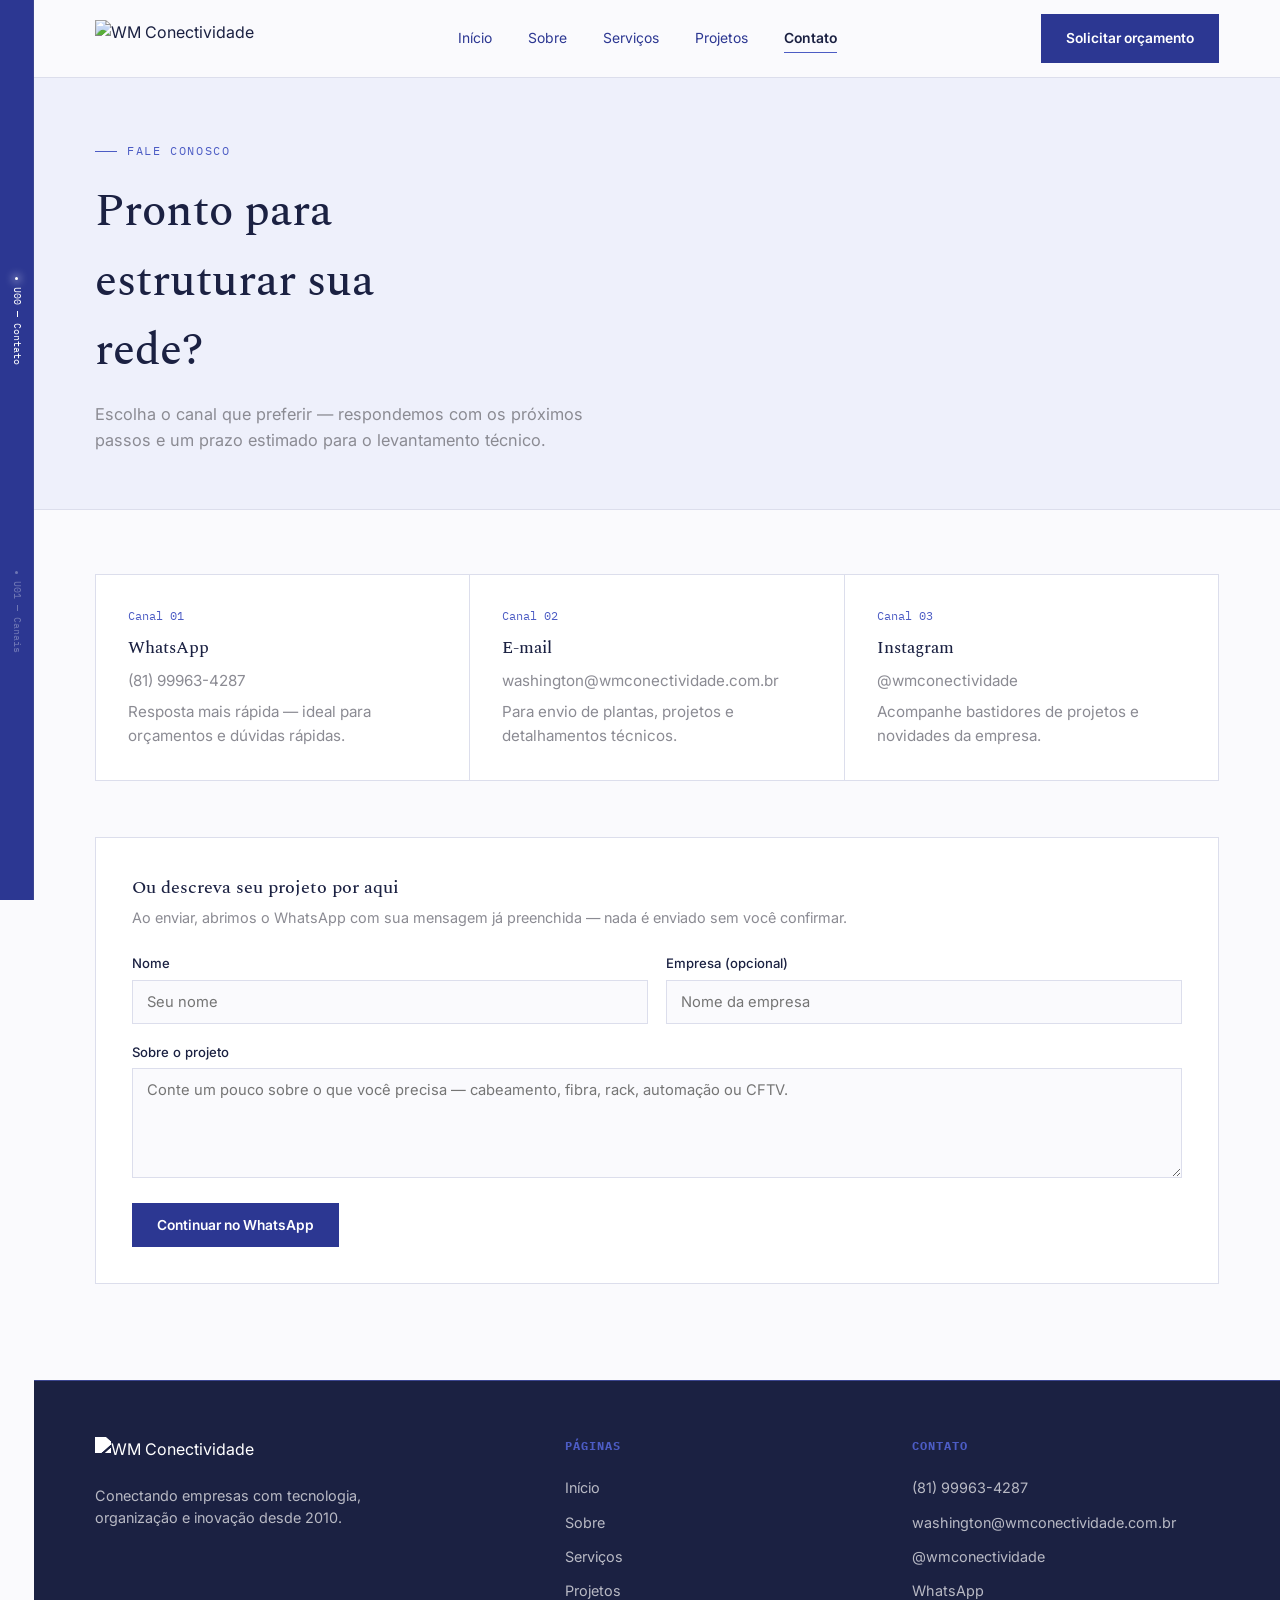
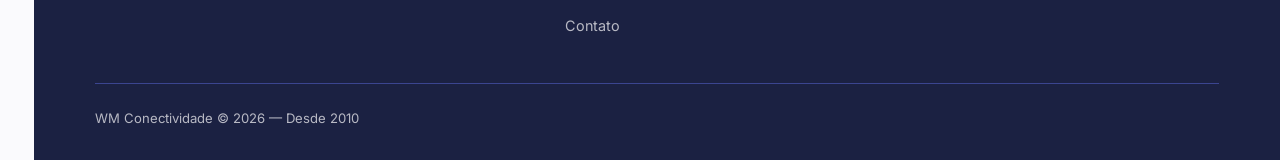
==== contato.html @ 31527cb2 "Add files via upload" ====
<!DOCTYPE html>
<html lang="pt-BR">
<head>
<meta charset="UTF-8">
<meta name="viewport" content="width=device-width, initial-scale=1.0">
<title>Contato | WM Conectividade</title>
<meta name="description" content="Fale com a WM Conectividade: WhatsApp, e-mail e telefone para solicitar orçamento de infraestrutura de redes.">
<link rel="preconnect" href="https://fonts.googleapis.com">
<link rel="preconnect" href="https://fonts.gstatic.com" crossorigin>
<link rel="stylesheet" href="style.css">
</head>
<body>

<div id="rack-rail" aria-hidden="true">
  <div class="rail-track" id="rail-track"></div>
</div>

<header>
  <div class="nav-inner">
    <a href="index.html" class="logo">
      <img src="assets/wm-logo.png" alt="WM Conectividade">
    </a>
    <nav class="links">
      <a href="index.html">Início</a>
      <a href="sobre.html">Sobre</a>
      <a href="servicos.html">Serviços</a>
      <a href="projetos.html">Projetos</a>
      <a href="contato.html" class="active">Contato</a>
    </nav>
    <div style="display:flex;align-items:center;gap:14px;">
      <a href="https://wa.me/5581999634287" class="btn btn-brand" style="display:inline-flex">Solicitar orçamento</a>
      <button class="menu-toggle" id="menu-toggle" aria-label="Abrir menu">
        <span></span><span></span><span></span>
      </button>
    </div>
  </div>
  <div id="mobile-menu">
    <a href="index.html">Início</a>
    <a href="sobre.html">Sobre</a>
    <a href="servicos.html">Serviços</a>
    <a href="projetos.html">Projetos</a>
    <a href="contato.html" class="active">Contato</a>
  </div>
</header>

<main>

  <div class="page-head" data-rack-section data-u="U00" id="topo" data-label="Contato">
    <div class="wrap">
      <div class="eyebrow">Fale conosco</div>
      <h1>Pronto para estruturar sua rede?</h1>
      <p>Escolha o canal que preferir — respondemos com os próximos passos e um prazo estimado para o levantamento técnico.</p>
    </div>
  </div>

  <section id="canais" style="padding-top:64px;" data-rack-section data-u="U01" data-label="Canais">
    <div class="wrap">
      <div class="contact-grid">
        <div class="contact-card">
          <div class="u-tag">Canal 01</div>
          <h3>WhatsApp</h3>
          <a href="https://wa.me/5581999634287">(81) 99963-4287</a>
          <p>Resposta mais rápida — ideal para orçamentos e dúvidas rápidas.</p>
        </div>
        <div class="contact-card">
          <div class="u-tag">Canal 02</div>
          <h3>E-mail</h3>
          <a href="mailto:washington@wmconectividade.com.br">washington@wmconectividade.com.br</a>
          <p>Para envio de plantas, projetos e detalhamentos técnicos.</p>
        </div>
        <div class="contact-card">
          <div class="u-tag">Canal 03</div>
          <h3>Instagram</h3>
          <a href="https://instagram.com/wmconectividade">@wmconectividade</a>
          <p>Acompanhe bastidores de projetos e novidades da empresa.</p>
        </div>
      </div>

      <form class="form-block" id="contact-form">
        <h3>Ou descreva seu projeto por aqui</h3>
        <p class="hint">Ao enviar, abrimos o WhatsApp com sua mensagem já preenchida — nada é enviado sem você confirmar.</p>
        <div class="form-row two">
          <div>
            <label for="f-name">Nome</label>
            <input id="f-name" type="text" name="nome" placeholder="Seu nome" required>
          </div>
          <div>
            <label for="f-company">Empresa (opcional)</label>
            <input id="f-company" type="text" name="empresa" placeholder="Nome da empresa">
          </div>
        </div>
        <div class="form-row">
          <div>
            <label for="f-message">Sobre o projeto</label>
            <textarea id="f-message" name="mensagem" placeholder="Conte um pouco sobre o que você precisa — cabeamento, fibra, rack, automação ou CFTV."></textarea>
          </div>
        </div>
        <button type="submit" class="btn btn-brand">Continuar no WhatsApp</button>
      </form>
    </div>
  </section>

</main>

<footer>
  <div class="wrap">
    <div class="footer-grid">
      <div>
        <div class="footer-logo">
          <img src="assets/wm-logo.png" alt="WM Conectividade">
        </div>
        <p style="max-width:34ch;font-size:0.9rem;">Conectando empresas com tecnologia, organização e inovação desde 2010.</p>
      </div>
      <div>
        <h4>Páginas</h4>
        <ul>
          <li><a href="index.html">Início</a></li>
          <li><a href="sobre.html">Sobre</a></li>
          <li><a href="servicos.html">Serviços</a></li>
          <li><a href="projetos.html">Projetos</a></li>
          <li><a href="contato.html">Contato</a></li>
        </ul>
      </div>
      <div>
        <h4>Contato</h4>
        <ul>
          <li><a href="tel:+5581999634287">(81) 99963-4287</a></li>
          <li><a href="mailto:washington@wmconectividade.com.br">washington@wmconectividade.com.br</a></li>
          <li><a href="https://instagram.com/wmconectividade">@wmconectividade</a></li>
          <li><a href="https://wa.me/5581999634287">WhatsApp</a></li>
        </ul>
      </div>
    </div>
    <div class="foot-bottom">
      <div>WM Conectividade © 2026 — Desde 2010</div>
    </div>
  </div>
</footer>

<script src="script.js"></script>
</body>
</html>
---- style.css ----
@import url('https://fonts.googleapis.com/css2?family=Spectral:wght@300;400;500;600;700&family=Spectral:ital,wght@1,400&family=Inter:wght@400;500;600;700&family=IBM+Plex+Mono:wght@400;500&display=swap');

:root{
  /* Palette derived from the real WM Conectividade logomarca (indigo-blue + steel gray) */
  --brand:#2C3792;         /* logo blue */
  --brand-light:#4C5CC4;   /* lighter, vivid tint of the logo blue — primary accent */
  --brand-pale:#EEF0FB;    /* very light blue-tinted background */
  --brand-pale-2:#E2E5F7;
  --ink:#1B2142;           /* deep text, derived from brand, not pure black */
  --gray:#8B8B93;          /* logo gray */
  --gray-soft:#B8B9C4;
  --line:#DCDEEC;
  --line-dark:#3B4590;
  --paper:#FFFFFF;
  --paper-2:#FAFAFD;

  --f-display:'Spectral', Georgia, serif;
  --f-body:'Inter', -apple-system, sans-serif;
  --f-mono:'IBM Plex Mono', monospace;

  --rail-w:34px;
  --maxw:1180px;
}

*{margin:0;padding:0;box-sizing:border-box;}
html{scroll-behavior:smooth;}
@media (prefers-reduced-motion: reduce){
  html{scroll-behavior:auto;}
  *{animation-duration:0.001ms !important; transition-duration:0.001ms !important;}
}

body{
  font-family:var(--f-body);
  background:var(--paper-2);
  color:var(--ink);
  line-height:1.55;
  -webkit-font-smoothing:antialiased;
}

@media (min-width:1000px){
  body{ padding-left:var(--rail-w); }
}

a{color:inherit;text-decoration:none;}
img,svg{display:block;max-width:100%;}
ul{list-style:none;}
.wrap{max-width:var(--maxw);margin:0 auto;padding:0 28px;}

.eyebrow{
  font-family:var(--f-mono);
  font-size:0.72rem;
  letter-spacing:0.14em;
  text-transform:uppercase;
  color:var(--brand-light);
  display:flex;
  align-items:center;
  gap:10px;
  margin-bottom:18px;
}
.eyebrow::before{
  content:"";
  width:22px;height:1px;
  background:var(--brand-light);
  display:inline-block;
}

h1,h2,h3,.serif{font-family:var(--f-display);}

/* ---------- Rack rail (signature element) ---------- */
#rack-rail{
  position:fixed;
  left:0;top:0;bottom:0;
  width:var(--rail-w);
  background:var(--brand);
  display:none;
  flex-direction:column;
  align-items:center;
  padding:0;
  z-index:200;
  border-right:1px solid var(--line-dark);
}
@media (min-width:1000px){ #rack-rail{ display:flex; } }
#rack-rail .rail-track{
  position:relative;
  flex:1;
  width:100%;
  display:flex;
  flex-direction:column;
  justify-content:space-evenly;
  align-items:center;
  padding:70px 0 40px;
}
#rack-rail .tick{
  font-family:var(--f-mono);
  font-size:0.6rem;
  color:rgba(255,255,255,0.45);
  writing-mode:vertical-rl;
  display:flex;
  align-items:center;
  gap:7px;
  opacity:0.7;
  transition:opacity .35s ease, color .35s ease;
}
#rack-rail .tick::before{
  content:"";
  width:3px;height:3px;
  border-radius:50%;
  background:rgba(255,255,255,0.45);
  transition:background .35s ease, box-shadow .35s ease;
}
#rack-rail .tick.active{
  opacity:1;
  color:#fff;
}
#rack-rail .tick.active::before{
  background:#fff;
  box-shadow:0 0 8px 2px rgba(255,255,255,0.55);
}

/* ---------- Header ---------- */
header{
  position:sticky;top:0;z-index:100;
  background:rgba(250,250,253,0.9);
  backdrop-filter:blur(10px);
  border-bottom:1px solid var(--line);
}
.nav-inner{
  display:flex;align-items:center;justify-content:space-between;
  padding:14px 28px;
  max-width:var(--maxw);margin:0 auto;
}
.logo{display:flex;align-items:center;gap:12px;}
.logo img{height:38px;width:auto;}
.logo-word{
  font-family:var(--f-display);
  font-size:1.18rem;
  font-weight:500;
  color:var(--ink);
  letter-spacing:0.01em;
}
.logo-word b{font-weight:600;color:var(--brand);}

nav.links{display:none;gap:36px;align-items:center;}
@media (min-width:860px){ nav.links{display:flex;} }
nav.links a{
  font-size:0.87rem;
  color:var(--brand);
  position:relative;
  padding:4px 0;
}
nav.links a::after{
  content:"";
  position:absolute;left:0;right:0;bottom:0;
  height:1px;background:var(--brand-light);
  transform:scaleX(0);transform-origin:left;
  transition:transform .3s ease;
}
nav.links a:hover::after, nav.links a.active::after{transform:scaleX(1);}
nav.links a.active{color:var(--ink);font-weight:600;}

.btn{
  display:inline-flex;align-items:center;gap:10px;
  font-family:var(--f-body);
  font-size:0.86rem;font-weight:600;
  padding:13px 24px;
  border:1px solid transparent;
  cursor:pointer;
  white-space:nowrap;
}
.btn-brand{
  background:var(--brand);
  color:#fff;
  transition:background .25s ease, transform .25s ease;
}
.btn-brand:hover{background:var(--brand-light);transform:translateY(-1px);}
.btn-ghost{
  border-color:var(--brand);
  color:var(--brand);
  background:transparent;
  transition:background .25s ease,color .25s ease;
}
.btn-ghost:hover{background:var(--brand);color:#fff;}
.btn-ghost-light{
  border-color:rgba(255,255,255,0.4);
  color:#fff;
  transition:border-color .25s ease, background .25s ease;
}
.btn-ghost-light:hover{background:rgba(255,255,255,0.12);border-color:#fff;}

.menu-toggle{
  display:flex;background:none;border:none;cursor:pointer;
  flex-direction:column;gap:5px;padding:6px;
}
@media (min-width:860px){ .menu-toggle{display:none;} }
.menu-toggle span{width:22px;height:1.5px;background:var(--brand);}
#mobile-menu{
  display:none;
  flex-direction:column;
  background:var(--paper-2);
  border-bottom:1px solid var(--line);
  padding:8px 28px 22px;
}
#mobile-menu.open{display:flex;}
#mobile-menu a{padding:12px 0;border-bottom:1px solid var(--line);font-size:0.95rem;color:var(--brand);}
#mobile-menu a.active{font-weight:600;color:var(--ink);}

/* ---------- Page header (non-home pages) ---------- */
.page-head{
  padding:64px 0 56px;
  background:var(--brand-pale);
  border-bottom:1px solid var(--line);
}
.page-head h1{
  font-size:clamp(2rem,4vw,2.8rem);
  font-weight:500;color:var(--ink);
  max-width:16ch;
}
.page-head p{color:var(--gray);margin-top:16px;max-width:50ch;font-size:1.02rem;}

/* ---------- Hero (home) ---------- */
.hero{padding:76px 0 90px;position:relative;overflow:hidden;}
.hero-grid{
  display:grid;grid-template-columns:1fr;gap:56px;align-items:center;
}
@media (min-width:960px){ .hero-grid{grid-template-columns:1.05fr 0.95fr;gap:40px;} }

.hero h1{
  font-size:clamp(2.3rem, 4.6vw, 3.6rem);
  font-weight:500;
  line-height:1.12;
  color:var(--ink);
  letter-spacing:-0.01em;
  max-width:15ch;
}
.hero h1 em{font-style:italic;color:var(--brand);font-weight:400;}
.hero p.lead{
  margin-top:22px;
  font-size:1.05rem;
  color:var(--gray);
  max-width:46ch;
}
.hero-cta{display:flex;gap:16px;flex-wrap:wrap;margin-top:36px;}

.hero-art{
  position:relative;
  background:var(--brand);
  aspect-ratio:4/3.4;
  display:flex;align-items:center;justify-content:center;
  padding:26px;
}
.hero-art svg{width:100%;height:100%;}

.stat-strip{
  border-top:1px solid var(--line);
  border-bottom:1px solid var(--line);
  background:var(--paper);
}
.stat-strip .wrap{
  display:grid;grid-template-columns:repeat(3,1fr);
  padding:30px 28px;
}
.stat{text-align:left;border-left:1px solid var(--line);padding-left:22px;}
.stat:first-child{border-left:none;padding-left:0;}
.stat .num{
  font-family:var(--f-mono);
  font-size:1.9rem;color:var(--brand);
  letter-spacing:-0.02em;
}
.stat .label{font-size:0.8rem;color:var(--gray);margin-top:4px;}

/* ---------- Section heads ---------- */
section{padding:96px 0;}
.section-head{max-width:640px;margin-bottom:56px;}
.section-head h2{
  font-size:clamp(1.7rem,3vw,2.3rem);
  font-weight:500;color:var(--ink);
  margin-top:2px;
}
.section-head p{color:var(--gray);margin-top:16px;font-size:1rem;max-width:52ch;}

/* ---------- Services : rack-unit rows ---------- */
.rack-list{border-top:1px solid var(--line);}
.rack-row{
  display:grid;
  grid-template-columns:64px 1fr;
  gap:24px;
  padding:30px 0;
  border-bottom:1px solid var(--line);
  align-items:start;
  transition:background .25s ease;
}
@media (min-width:720px){
  .rack-row{grid-template-columns:64px 260px 1fr;}
}
.rack-row:hover{background:var(--brand-pale);}
.rack-row .u-tag{
  font-family:var(--f-mono);
  font-size:0.78rem;
  color:var(--brand-light);
  padding-top:4px;
}
.rack-row h3{
  font-size:1.15rem;font-weight:500;color:var(--ink);
}
.rack-row p{color:var(--gray);font-size:0.94rem;margin-top:8px;max-width:56ch;}
@media (min-width:720px){ .rack-row p{margin-top:0;} }

.rack-row.linkable{cursor:pointer;}
.rack-row .more{
  font-family:var(--f-mono);font-size:0.75rem;color:var(--brand-light);
  margin-top:10px;display:inline-block;
}

/* ---------- Diferenciais (brand-colored) ---------- */
.dark-section{
  background:var(--brand);
  color:#fff;
  position:relative;
}
.dark-section .section-head h2{color:#fff;}
.dark-section .section-head p{color:rgba(255,255,255,0.72);}
.dark-section .eyebrow, .dark-section .eyebrow::before{color:#fff;background:#fff;}
.dif-grid{
  display:grid;grid-template-columns:1fr;gap:48px;
}
@media (min-width:960px){ .dif-grid{grid-template-columns:1fr 1fr;align-items:center;} }
.dif-list li{
  display:flex;gap:16px;align-items:flex-start;
  padding:16px 0;
  border-bottom:1px solid var(--line-dark);
  font-size:0.98rem;
}
.dif-list li:first-child{padding-top:0;}
.dif-list .mark{
  flex:none;width:20px;height:20px;
  border:1px solid #fff;
  display:flex;align-items:center;justify-content:center;
  margin-top:2px;
}
.dif-list .mark svg{width:10px;height:10px;}
.dif-visual{
  background:rgba(255,255,255,0.06);
  border:1px solid var(--line-dark);
  padding:22px;
}

/* ---------- CTA ---------- */
.cta-section{
  background:linear-gradient(180deg, var(--brand) 0%, var(--ink) 150%);
  color:#fff;
  text-align:left;
}
.cta-section .wrap{
  display:grid;grid-template-columns:1fr;gap:36px;
  align-items:center;
}
@media (min-width:860px){ .cta-section .wrap{grid-template-columns:1.3fr 1fr;} }
.cta-section h2{font-size:clamp(1.8rem,3.4vw,2.5rem);font-weight:500;max-width:16ch;}
.cta-section p{color:rgba(255,255,255,0.75);margin-top:16px;max-width:44ch;}
.cta-buttons{display:flex;flex-direction:column;gap:14px;}
.cta-buttons .btn{justify-content:center;}
.contact-line{
  display:flex;gap:12px;align-items:center;
  font-family:var(--f-mono);font-size:0.85rem;
  color:rgba(255,255,255,0.75);
  flex-wrap:wrap;
}

/* ---------- Sobre / Diretor ---------- */
.sobre-grid{
  display:grid;grid-template-columns:1fr;gap:48px;align-items:start;
}
@media (min-width:900px){ .sobre-grid{grid-template-columns:1fr 1fr;} }
.timeline{border-top:1px solid var(--line);margin-top:8px;}
.timeline li{
  display:grid;grid-template-columns:80px 1fr;gap:20px;
  padding:22px 0;border-bottom:1px solid var(--line);
}
.timeline .year{font-family:var(--f-mono);color:var(--brand-light);font-size:0.85rem;padding-top:2px;}
.timeline h4{font-size:1.02rem;font-weight:500;color:var(--ink);}
.timeline p{color:var(--gray);font-size:0.92rem;margin-top:6px;}

.director-card{
  background:var(--paper);
  border:1px solid var(--line);
  padding:32px;
  display:flex;flex-direction:column;gap:20px;
  align-items:flex-start;
}
.director-photo{
  width:110px;height:110px;
  overflow:hidden;
  border:1px solid var(--line);
  flex:none;
}
.director-photo img{width:100%;height:100%;object-fit:cover;}
.director-card .name{font-family:var(--f-display);font-size:1.3rem;font-weight:500;color:var(--ink);}
.director-card .role{font-family:var(--f-mono);font-size:0.75rem;color:var(--brand-light);letter-spacing:0.06em;text-transform:uppercase;margin-top:2px;}
.director-card p{color:var(--gray);font-size:0.95rem;margin-top:6px;}
.director-header{display:flex;gap:20px;align-items:center;}

/* ---------- Values grid ---------- */
.values-grid{display:grid;grid-template-columns:1fr;gap:1px;background:var(--line);border:1px solid var(--line);}
@media (min-width:720px){ .values-grid{grid-template-columns:repeat(3,1fr);} }
.value-card{background:var(--paper);padding:32px;}
.value-card .u-tag{font-family:var(--f-mono);font-size:0.75rem;color:var(--brand-light);}
.value-card h3{font-size:1.05rem;font-weight:500;margin-top:10px;color:var(--ink);}
.value-card p{color:var(--gray);font-size:0.92rem;margin-top:8px;}

/* ---------- Projetos (illustrative categories, no stock photos) ---------- */
.project-grid{display:grid;grid-template-columns:1fr;gap:1px;background:var(--line);border:1px solid var(--line);}
@media (min-width:720px){ .project-grid{grid-template-columns:repeat(2,1fr);} }
.project-card{background:var(--paper);padding:0;overflow:hidden;}
.project-card .art{aspect-ratio:16/10;background:var(--brand-pale);}
.project-card .art svg{width:100%;height:100%;}
.project-card .body{padding:26px 28px 30px;}
.project-card .u-tag{font-family:var(--f-mono);font-size:0.72rem;color:var(--brand-light);}
.project-card h3{font-size:1.08rem;font-weight:500;margin-top:8px;color:var(--ink);}
.project-card p{color:var(--gray);font-size:0.92rem;margin-top:8px;}

.note-box{
  border:1px dashed var(--gray-soft);
  background:var(--brand-pale);
  padding:24px 28px;
  font-size:0.9rem;
  color:var(--gray);
  margin-top:48px;
}
.note-box strong{color:var(--ink);}

/* ---------- Contato page ---------- */
.contact-grid{display:grid;grid-template-columns:1fr;gap:1px;background:var(--line);border:1px solid var(--line);}
@media (min-width:760px){ .contact-grid{grid-template-columns:repeat(3,1fr);} }
.contact-card{background:var(--paper);padding:32px;}
.contact-card .u-tag{font-family:var(--f-mono);font-size:0.72rem;color:var(--brand-light);}
.contact-card h3{font-size:1.05rem;font-weight:500;margin-top:10px;color:var(--ink);}
.contact-card a, .contact-card p{color:var(--gray);font-size:0.95rem;margin-top:8px;display:block;}
.contact-card a:hover{color:var(--brand);}

.form-block{margin-top:56px;background:var(--paper);border:1px solid var(--line);padding:36px;}
.form-block h3{font-weight:500;font-size:1.1rem;margin-bottom:6px;}
.form-block p.hint{color:var(--gray);font-size:0.9rem;margin-bottom:24px;}
.form-row{display:grid;grid-template-columns:1fr;gap:18px;margin-bottom:18px;}
@media (min-width:640px){ .form-row.two{grid-template-columns:1fr 1fr;} }
.form-row label{display:block;font-size:0.82rem;color:var(--ink);margin-bottom:6px;font-weight:500;}
.form-row input, .form-row textarea{
  width:100%;padding:12px 14px;border:1px solid var(--line);background:var(--paper-2);
  font-family:var(--f-body);font-size:0.92rem;color:var(--ink);
}
.form-row input:focus, .form-row textarea:focus{outline:none;border-color:var(--brand-light);}
.form-row textarea{resize:vertical;min-height:110px;}

/* ---------- Footer ---------- */
footer{background:var(--ink);border-top:1px solid var(--line-dark);padding:56px 0 32px;color:var(--gray-soft);}
.footer-grid{
  display:grid;grid-template-columns:1fr;gap:40px;
  padding-bottom:40px;border-bottom:1px solid var(--line-dark);
}
@media (min-width:760px){ .footer-grid{grid-template-columns:1.4fr 1fr 1fr;} }
.footer-grid h4{
  font-family:var(--f-mono);font-size:0.75rem;letter-spacing:0.08em;
  text-transform:uppercase;color:var(--brand-light);margin-bottom:16px;
}
.footer-grid li{padding:6px 0;font-size:0.9rem;}
.footer-grid li a:hover{color:#fff;}
.footer-logo{display:flex;align-items:center;gap:12px;margin-bottom:16px;}
.footer-logo img{height:32px;filter:brightness(0) invert(1);}
.footer-logo .logo-word{color:#fff;}
.foot-bottom{
  display:flex;flex-wrap:wrap;justify-content:space-between;gap:12px;
  padding-top:24px;font-size:0.82rem;
}

::selection{background:var(--brand-light);color:#fff;}
a:focus-visible, button:focus-visible, input:focus-visible, textarea:focus-visible{
  outline:2px solid var(--brand-light);
  outline-offset:2px;
}
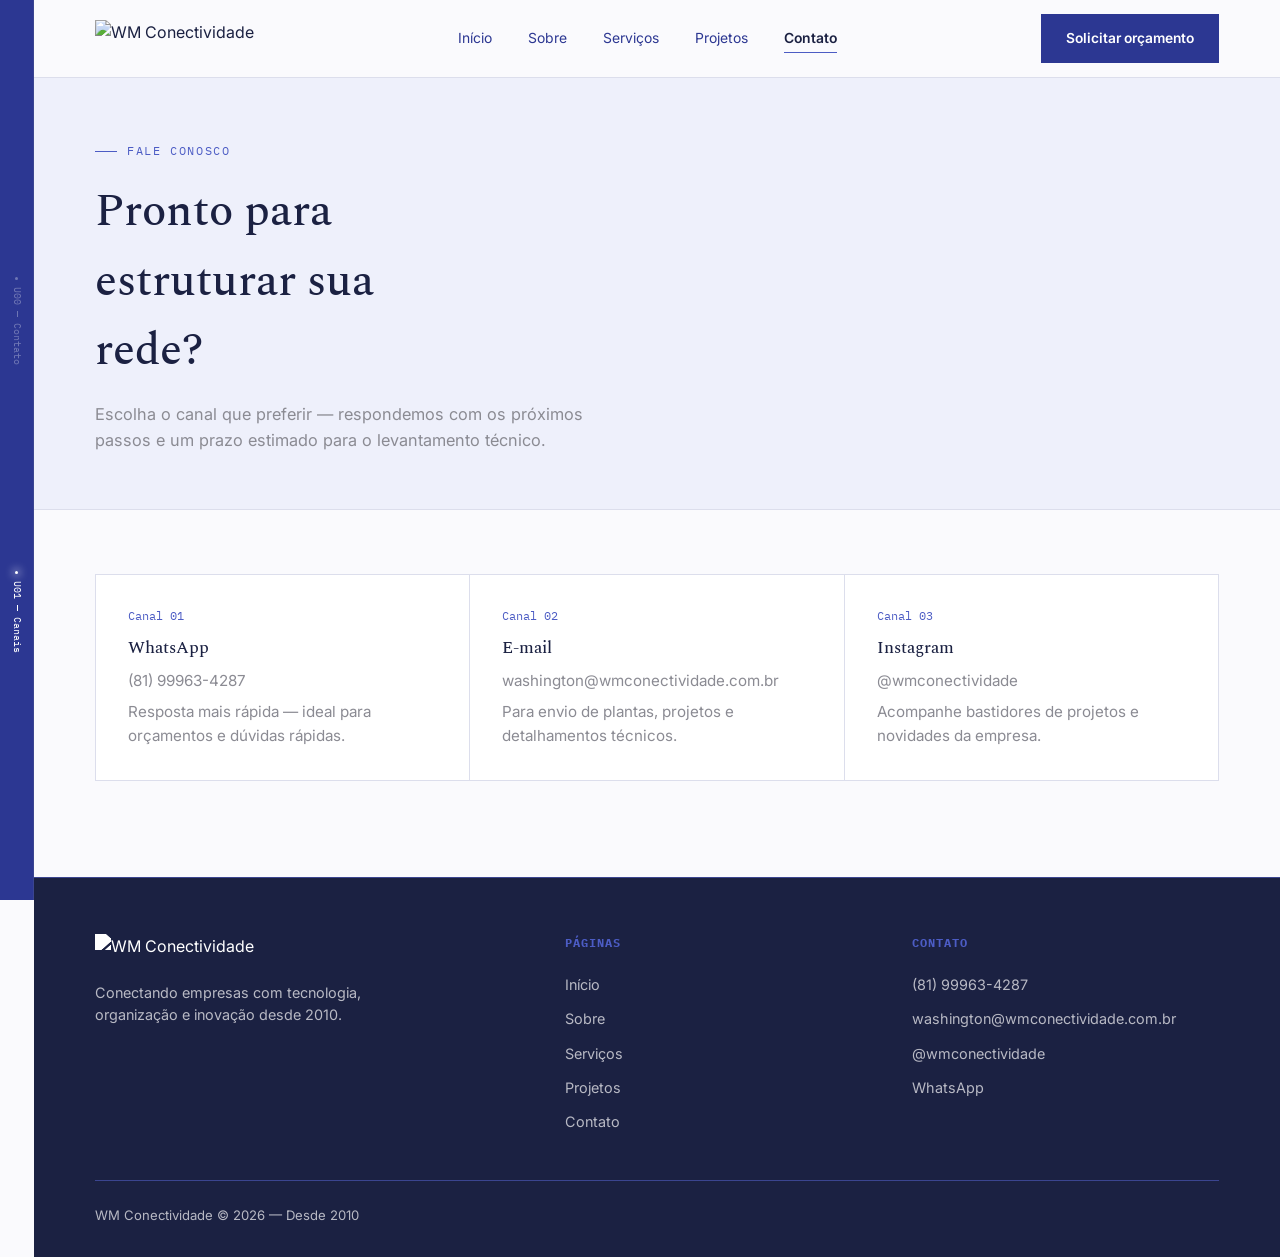
==== commit 0b06c89e: "Update contato.html retirada a parte de descrição de projeto" ====
--- a/contato.html
+++ b/contato.html
@@ -76,27 +76,7 @@
         </div>
       </div>
 
-      <form class="form-block" id="contact-form">
-        <h3>Ou descreva seu projeto por aqui</h3>
-        <p class="hint">Ao enviar, abrimos o WhatsApp com sua mensagem já preenchida — nada é enviado sem você confirmar.</p>
-        <div class="form-row two">
-          <div>
-            <label for="f-name">Nome</label>
-            <input id="f-name" type="text" name="nome" placeholder="Seu nome" required>
-          </div>
-          <div>
-            <label for="f-company">Empresa (opcional)</label>
-            <input id="f-company" type="text" name="empresa" placeholder="Nome da empresa">
-          </div>
-        </div>
-        <div class="form-row">
-          <div>
-            <label for="f-message">Sobre o projeto</label>
-            <textarea id="f-message" name="mensagem" placeholder="Conte um pouco sobre o que você precisa — cabeamento, fibra, rack, automação ou CFTV."></textarea>
-          </div>
-        </div>
-        <button type="submit" class="btn btn-brand">Continuar no WhatsApp</button>
-      </form>
+      
     </div>
   </section>
 
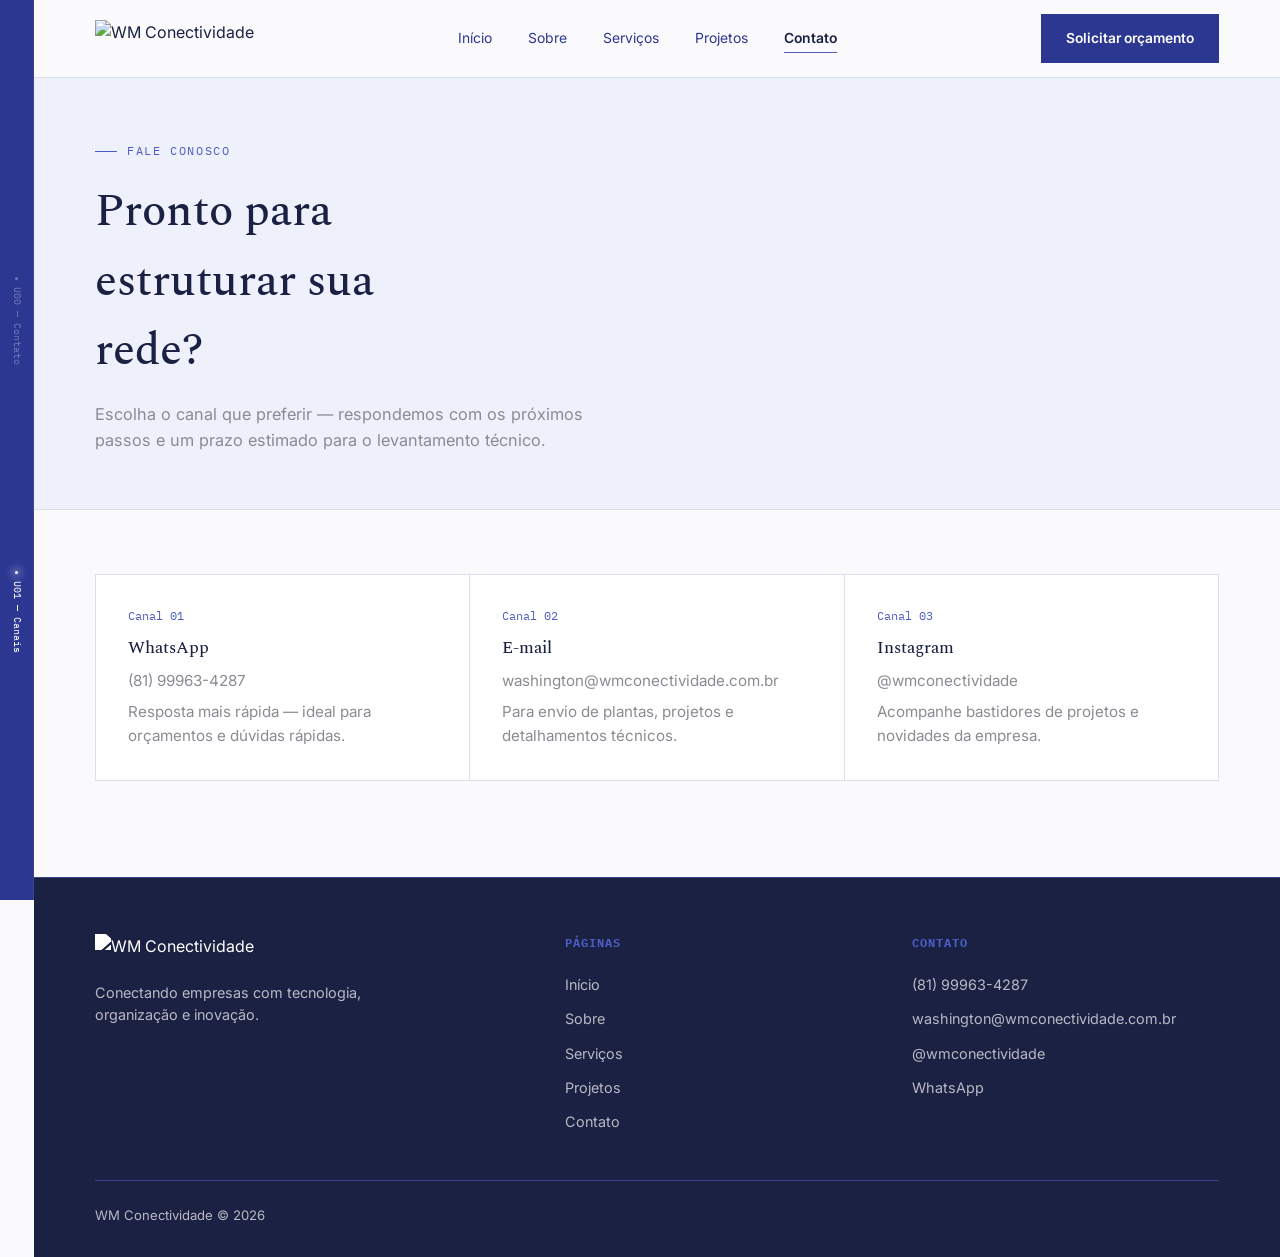
==== commit 3cc4cefb: "Update contato.html remoção do desde 2010." ====
--- a/contato.html
+++ b/contato.html
@@ -89,7 +89,7 @@
         <div class="footer-logo">
           <img src="assets/wm-logo.png" alt="WM Conectividade">
         </div>
-        <p style="max-width:34ch;font-size:0.9rem;">Conectando empresas com tecnologia, organização e inovação desde 2010.</p>
+        <p style="max-width:34ch;font-size:0.9rem;">Conectando empresas com tecnologia, organização e inovação.</p>
       </div>
       <div>
         <h4>Páginas</h4>
@@ -112,7 +112,7 @@
       </div>
     </div>
     <div class="foot-bottom">
-      <div>WM Conectividade © 2026 — Desde 2010</div>
+      <div>WM Conectividade © 2026 </div>
     </div>
   </div>
 </footer>
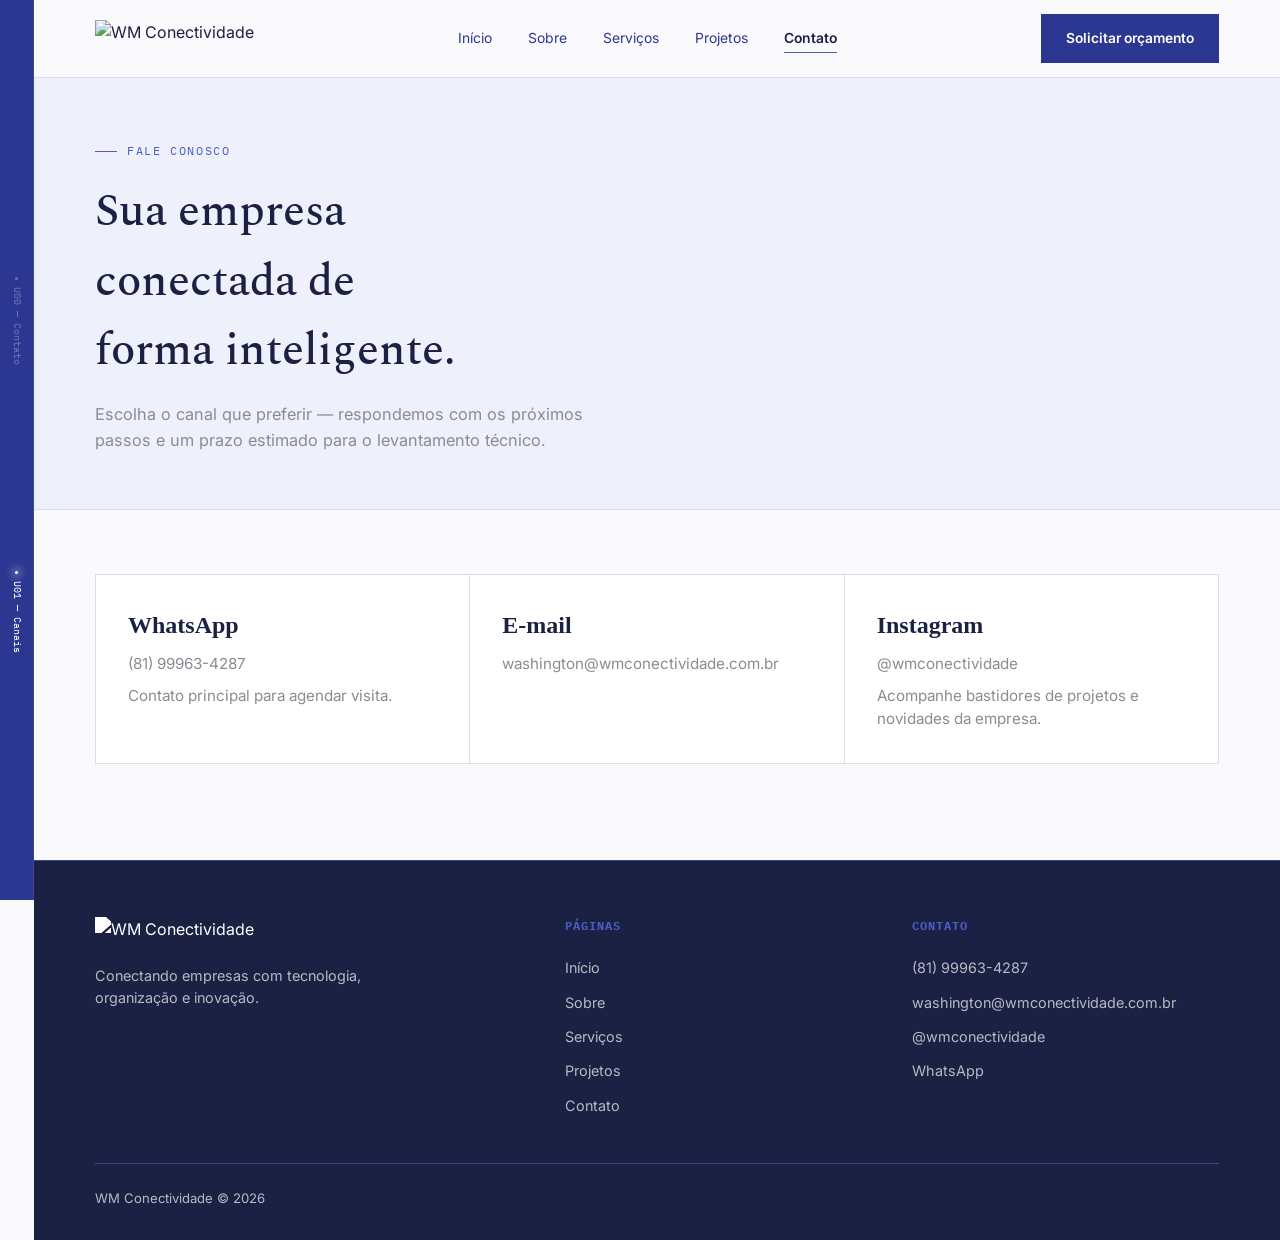
==== commit 080671b9: "Update contato.html Mudança da logo  dede 2010 modificações de estrutura" ====
--- a/contato.html
+++ b/contato.html
@@ -18,7 +18,7 @@
 <header>
   <div class="nav-inner">
     <a href="index.html" class="logo">
-      <img src="assets/wm-logo.png" alt="WM Conectividade">
+      <img src="https://i.imgur.com/Dlv6w8x.png" alt="WM Conectividade">
     </a>
     <nav class="links">
       <a href="index.html">Início</a>
@@ -48,7 +48,7 @@
   <div class="page-head" data-rack-section data-u="U00" id="topo" data-label="Contato">
     <div class="wrap">
       <div class="eyebrow">Fale conosco</div>
-      <h1>Pronto para estruturar sua rede?</h1>
+      <h1>Sua empresa conectada de forma inteligente.</h1>
       <p>Escolha o canal que preferir — respondemos com os próximos passos e um prazo estimado para o levantamento técnico.</p>
     </div>
   </div>
@@ -57,20 +57,17 @@
     <div class="wrap">
       <div class="contact-grid">
         <div class="contact-card">
-          <div class="u-tag">Canal 01</div>
-          <h3>WhatsApp</h3>
+          <h2>WhatsApp</h2>
           <a href="https://wa.me/5581999634287">(81) 99963-4287</a>
-          <p>Resposta mais rápida — ideal para orçamentos e dúvidas rápidas.</p>
+          <p>Contato principal para agendar visita.</p>
         </div>
         <div class="contact-card">
-          <div class="u-tag">Canal 02</div>
-          <h3>E-mail</h3>
+          <h2>E-mail</h2>
           <a href="mailto:washington@wmconectividade.com.br">washington@wmconectividade.com.br</a>
-          <p>Para envio de plantas, projetos e detalhamentos técnicos.</p>
+          <p></p>
         </div>
         <div class="contact-card">
-          <div class="u-tag">Canal 03</div>
-          <h3>Instagram</h3>
+          <h2>Instagram</h2>
           <a href="https://instagram.com/wmconectividade">@wmconectividade</a>
           <p>Acompanhe bastidores de projetos e novidades da empresa.</p>
         </div>
@@ -87,7 +84,7 @@
     <div class="footer-grid">
       <div>
         <div class="footer-logo">
-          <img src="assets/wm-logo.png" alt="WM Conectividade">
+          <img src="https://i.imgur.com/Dlv6w8x.png" alt="WM Conectividade">
         </div>
         <p style="max-width:34ch;font-size:0.9rem;">Conectando empresas com tecnologia, organização e inovação.</p>
       </div>
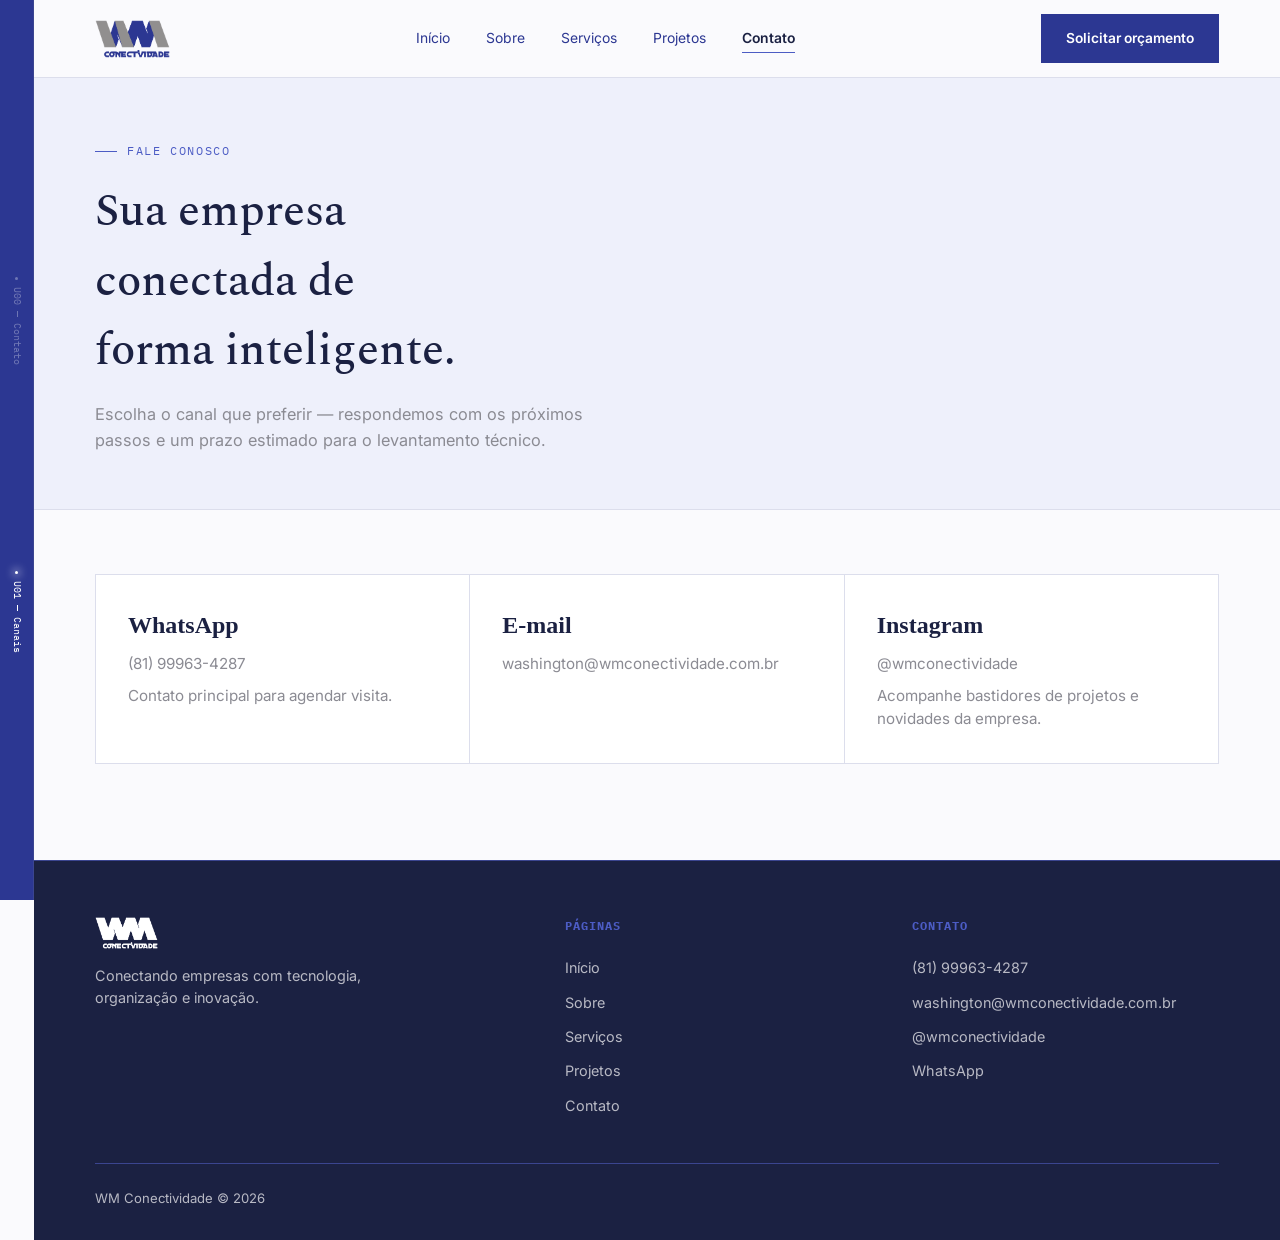
==== commit a7964c83: "Update contato.html" ====
--- a/contato.html
+++ b/contato.html
@@ -18,7 +18,7 @@
 <header>
   <div class="nav-inner">
     <a href="index.html" class="logo">
-      <img src="https://i.imgur.com/Dlv6w8x.png" alt="WM Conectividade">
+      <img src="wm-logo.png" alt="WM Conectividade">
     </a>
     <nav class="links">
       <a href="index.html">Início</a>
@@ -84,7 +84,7 @@
     <div class="footer-grid">
       <div>
         <div class="footer-logo">
-          <img src="https://i.imgur.com/Dlv6w8x.png" alt="WM Conectividade">
+          <img src="wm-logo.png" alt="WM Conectividade">
         </div>
         <p style="max-width:34ch;font-size:0.9rem;">Conectando empresas com tecnologia, organização e inovação.</p>
       </div>
--- a/style.css
+++ b/style.css
@@ -290,7 +290,7 @@
   transition:background .25s ease;
 }
 @media (min-width:720px){
-  .rack-row{grid-template-columns:64px 260px 1fr;}
+  .rack-row{grid-template-columns:64px minmax(280px, max-content) 1fr; gap:70px;}
 }
 .rack-row:hover{background:var(--brand-pale);}
 .rack-row .u-tag{
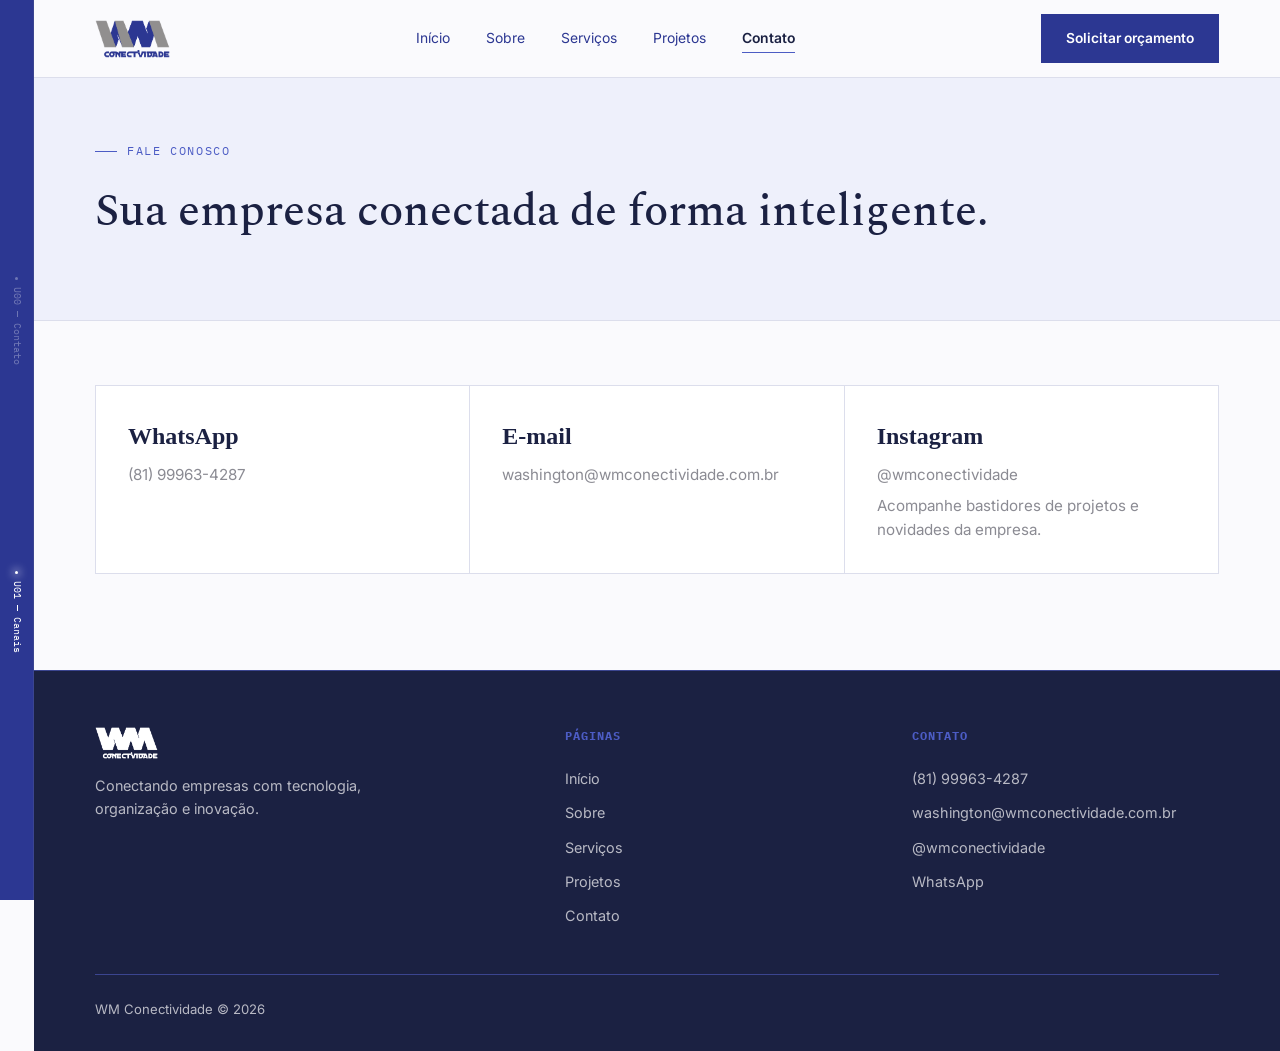
==== commit 72c73970: "atualização da pagina contatos" ====
--- a/contato.html
+++ b/contato.html
@@ -49,7 +49,7 @@
     <div class="wrap">
       <div class="eyebrow">Fale conosco</div>
       <h1>Sua empresa conectada de forma inteligente.</h1>
-      <p>Escolha o canal que preferir — respondemos com os próximos passos e um prazo estimado para o levantamento técnico.</p>
+      <p></p>
     </div>
   </div>
 
@@ -59,7 +59,6 @@
         <div class="contact-card">
           <h2>WhatsApp</h2>
           <a href="https://wa.me/5581999634287">(81) 99963-4287</a>
-          <p>Contato principal para agendar visita.</p>
         </div>
         <div class="contact-card">
           <h2>E-mail</h2>
--- a/style.css
+++ b/style.css
@@ -213,7 +213,7 @@
 .page-head h1{
   font-size:clamp(2rem,4vw,2.8rem);
   font-weight:500;color:var(--ink);
-  max-width:16ch;
+  max-width:50ch;
 }
 .page-head p{color:var(--gray);margin-top:16px;max-width:50ch;font-size:1.02rem;}
 
@@ -290,7 +290,7 @@
   transition:background .25s ease;
 }
 @media (min-width:720px){
-  .rack-row{grid-template-columns:64px minmax(280px, max-content) 1fr; gap:70px;}
+  .rack-row{grid-template-columns:200px minmax(280px, max-content) 1fr; gap:70px;}
 }
 .rack-row:hover{background:var(--brand-pale);}
 .rack-row .u-tag{
@@ -384,7 +384,7 @@
   background:var(--paper);
   border:1px solid var(--line);
   padding:32px;
-  display:flex;flex-direction:column;gap:20px;
+  display:flex;flex-direction:column;gap:30px;
   align-items:flex-start;
 }
 .director-photo{
